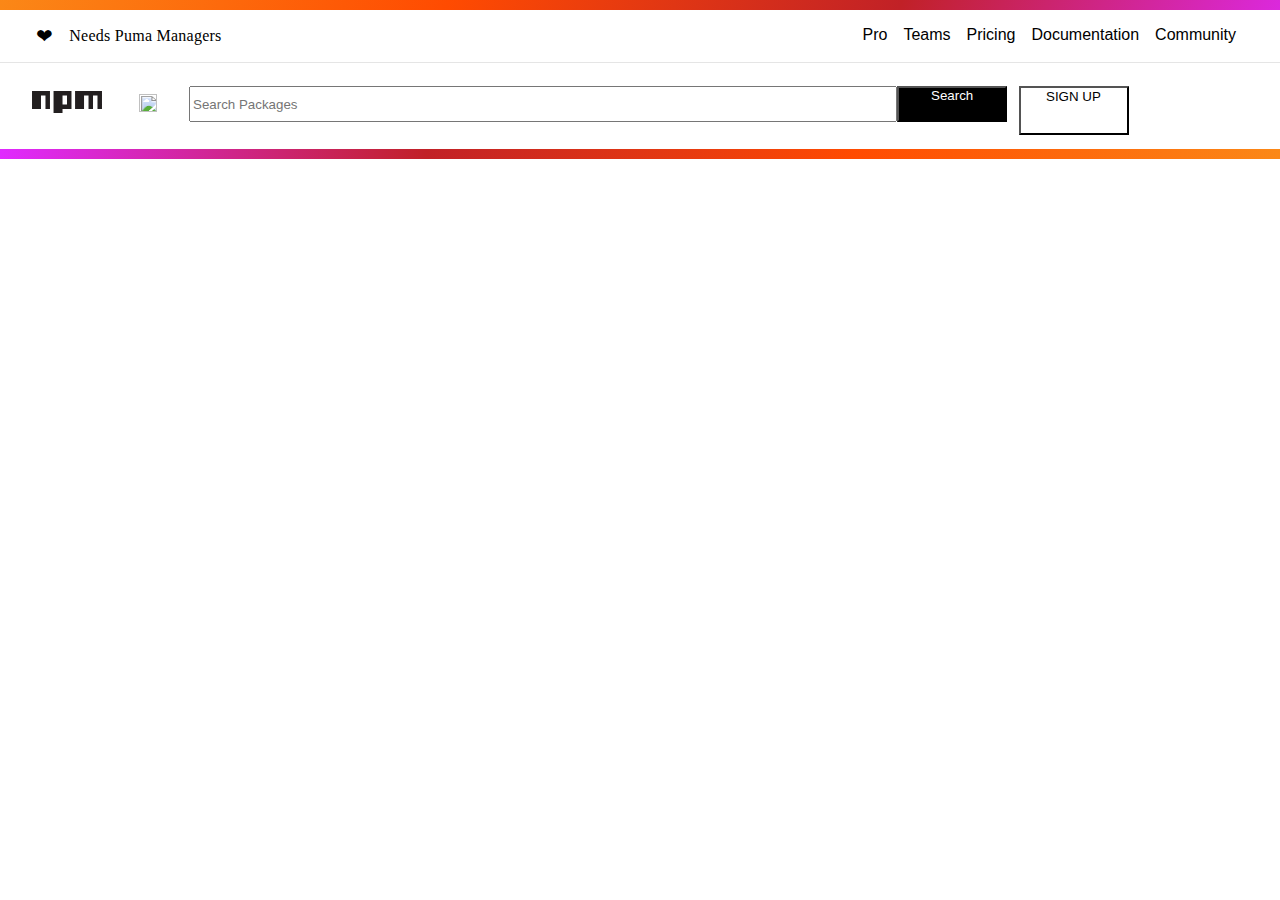
==== index.html @ ba9179bd "initial" ====
<!DOCTYPE html>
<head>
    <title>
        npm | Teams
    </title>
    <link rel="stylesheet" href="style.css">
    <!-- <link rel="stylesheet" href="https://stackpath.bootstrapcdn.com/bootstrap/4.3.1/css/bootstrap.min.css" integrity="sha384-ggOyR0iXCbMQv3Xipma34MD+dH/1fQ784/j6cY/iJTQUOhcWr7x9JvoRxT2MZw1T" crossorigin="anonymous">
    <script src="https://code.jquery.com/jquery-3.3.1.slim.min.js" integrity="sha384-q8i/X+965DzO0rT7abK41JStQIAqVgRVzpbzo5smXKp4YfRvH+8abtTE1Pi6jizo" crossorigin="anonymous"></script>
<script src="https://cdnjs.cloudflare.com/ajax/libs/popper.js/1.14.7/umd/popper.min.js" integrity="sha384-UO2eT0CpHqdSJQ6hJty5KVphtPhzWj9WO1clHTMGa3JDZwrnQq4sF86dIHNDz0W1" crossorigin="anonymous"></script>
<script src="https://stackpath.bootstrapcdn.com/bootstrap/4.3.1/js/bootstrap.min.js" integrity="sha384-JjSmVgyd0p3pXB1rRibZUAYoIIy6OrQ6VrjIEaFf/nJGzIxFDsf4x0xIM+B07jRM" crossorigin="anonymous"></script> -->
</head>
<body>
        <div class="head"> </div>
        <div class="header-top">
            <div class="header_sub">
                <span class="header_sub-heart">❤</span>
                <span class="header_sub-text-left"> Needs Puma Managers</span>
                <nav class="nav">
                <ul class="nav-list">
                    <li class="list"> Pro</li>
                    <li class="list"> Teams</li>
                    <li class="list"> Pricing</li>
                    <li class="list"> Documentation</li>
                    <li class="list"> Community</li>
                </ul>
                </nav>
            </div>
        </div>
            <div class="header-bottom">
                <div class="header-b-sub">      
                    <div class="npm-font">
                        <a href="/">
                        <svg viewBox="0 0 780 250">
                            <path fill="#231F20" d="M240,250h100v-50h100V0H240V250z M340,50h50v100h-50V50z M480,0v200h100V50h50v150h50V50h50v150h50V0H480z M0,200h100V50h50v150h50V0H0V200z"> 
                            </path>
                        </svg>
                        </a>
                        <div class="search-box">
                            <div>
                                <!-- <img src="search.png" alt="search"/> -->
                                <div class="search-bar-icon">
                                <img id="search-icon" src="https://img.icons8.com/search">
                                <form class="form-inline"> <i class="fas fa-search" aria-hidden="true"></i>
                                    <input class="form-control" type="text" placeholder="Search Packages"
                                    aria-label="Search">
                                </form>
                                <button id="search-button">Search</button>
                                </div>
                            </div>
                        </div>
                            <div class="header-b-button">
                                    <button id="signup">
                                        SIGN UP
                                    </button>
                            </div>

                       
                    </div>
                </div>
            </div>

        <main>
            <article>
                <div class="color-grad">

                </div>
                <section class="main-top">
                    
                    <div></div>
                </section>

                </div>
            </article>
        </main>
</body>
</html>
---- style.css ----
body{
margin: 0px;
}
/* .head
{
    margin-top: 0px;
    width: 100%;
    height : 10px;
    background-color: #CB3837;
    
} */
.header-top{
    font-family: 'Source Sans Pro', 'Lucida Grande', sans-serif;
}

.header-top
{
    background-color: white;
    padding: 16px 4px ;
    /* width: 1343px;
    height:20px; */
    border-width: 10px 0 0;
    border-top-style: solid;
    border-image: linear-gradient(139deg, #fb8817, #ff4b01, #c12127, #e02aff) 3;
    padding-left: .25rem;
    padding-right: .25rem;
    padding-top: 1rem;
    padding-bottom: 1 rem;
}
.header_sub
{   
   padding-left: 2rem ;
   padding-right: 2rem;
   display: flex;
}
.header_sub-heart
{   
    font-size: 20px;
    line-height: 100%;
    color: #000;
    letter-spacing: 0.015625em;
    display: inline-block;
    padding-right: 16px;
}
.header_sub-text-left
{
    font-family: 'Poppins';
    color: #000;
    letter-spacing: 0.015625em;
    flex-grow: 1;
    font-weight: 100;
    display: flex;
    justify-content: center;
    flex-direction: column;
    margin-right: 2rem;
}
.nav
{
    flex-grow: 0;
    width: auto;
}
.nav-list
{

    display: flex;
    margin: 0;
    padding-left: 0;
    list-style-type: none;
}
li
{
    flex-grow: 1;
    display: block;
}
.list{
    padding-left: 8px;
    padding-right: 8px;
}
h1{
    position: absolute !important;
    height: 1px;
    width: 1px;
    overflow: hidden;
    clip: rect(1px, 1px, 1px, 1px);
}
.color-grad
{
    background: linear-gradient(to right, #E02AFF, #C12127, #FF4B01, #FB8817);
    height: 10px;
}
.main-top
{
    background-position: center center;
    background-repeat: no-repeat;
    background-size: cover;
    background-color: #ff6300;
}
.header-bottom
{
    background-color: #fff;
    padding: 10px 0;
    border-color: rgba(0,0,0,.1);
    border-top-style: solid;
    border-top-width: 1px;
}
.header-b-sub
{
    padding-left: 32px;
    padding-right: 32px;
    width:1300px;
    height:66px;
    vertical-align: middle;
}
.npm-font
{
    padding-top: 8px;
    flex-grow: 0;
    padding-right: 0;
    padding-left: 0;
    margin-right: 32px;
    display: flex;
    width: 70px;
    height: 23px;
    display: flex;
    margin-top: 0px;

}

svg{
    width: 70px;
    margin-top: 10px;
    margin-right: 32px;
}
.form-inline
{
    display: inline-flex;
    padding-left: 2rem;

}
.form-control
{
    width: 700px;
    height: 30px;
    display: inline-block;
    margin-bottom: 10px;
}
#search-icon
{
    width: 18px;
    height: 18px;
    margin-top:.50rem;
}
.search-bar-icon
{
    padding: 5px;
    display: flex;
    width: 875px;
    height: 50px;
}
#search-button
{
    background-color: black;
    padding: 0px 32px 0px 32px;
    display: flex;
    color: white;
    border-color: black;
    margin-bottom: 14px;
    vertical-align: middle;
}
.header-b-button
{
    display: inline-flex;
}
#signup
{
  display : flex;  
  background-color: white;
  margin-top: 5px;
  width : 110px;
  height: 49px;
  text-align: center;
  border-color: black;
  border-radius: .5px;
  padding-left: 25px;

}
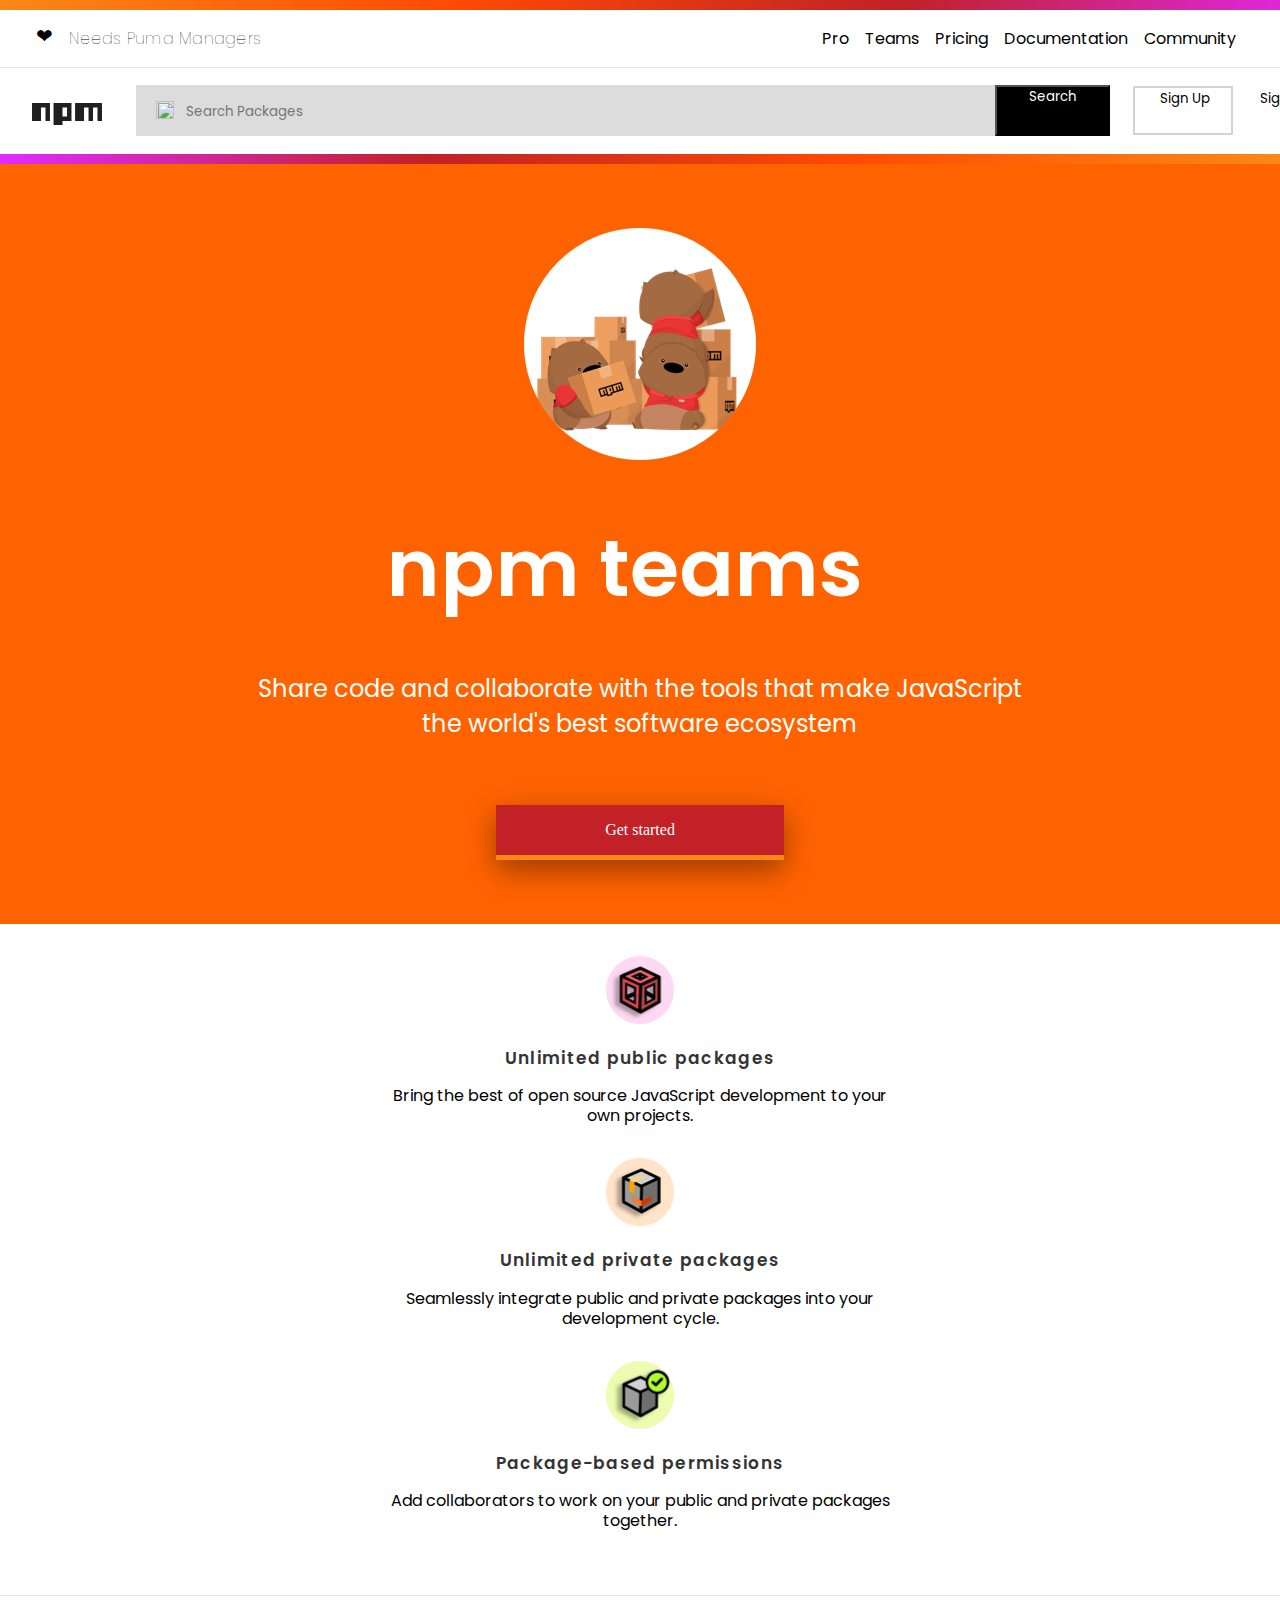
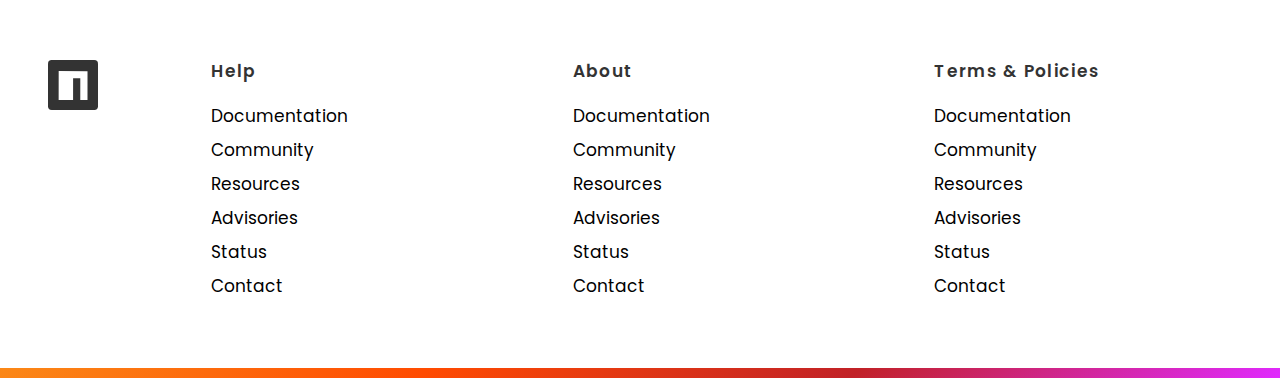
==== commit 72e4bf4d: "second commit" ====
--- a/index.html
+++ b/index.html
@@ -4,6 +4,7 @@
         npm | Teams
     </title>
     <link rel="stylesheet" href="style.css">
+    <link href="https://fonts.googleapis.com/css?family=Poppins&display=swap" rel="stylesheet">
     <!-- <link rel="stylesheet" href="https://stackpath.bootstrapcdn.com/bootstrap/4.3.1/css/bootstrap.min.css" integrity="sha384-ggOyR0iXCbMQv3Xipma34MD+dH/1fQ784/j6cY/iJTQUOhcWr7x9JvoRxT2MZw1T" crossorigin="anonymous">
     <script src="https://code.jquery.com/jquery-3.3.1.slim.min.js" integrity="sha384-q8i/X+965DzO0rT7abK41JStQIAqVgRVzpbzo5smXKp4YfRvH+8abtTE1Pi6jizo" crossorigin="anonymous"></script>
 <script src="https://cdnjs.cloudflare.com/ajax/libs/popper.js/1.14.7/umd/popper.min.js" integrity="sha384-UO2eT0CpHqdSJQ6hJty5KVphtPhzWj9WO1clHTMGa3JDZwrnQq4sF86dIHNDz0W1" crossorigin="anonymous"></script>
@@ -30,13 +31,12 @@
                 <div class="header-b-sub">      
                     <div class="npm-font">
                         <a href="/">
-                        <svg viewBox="0 0 780 250">
+                        <svg class="svg-icon" viewBox="0 0 780 250">
                             <path fill="#231F20" d="M240,250h100v-50h100V0H240V250z M340,50h50v100h-50V50z M480,0v200h100V50h50v150h50V50h50v150h50V0H480z M0,200h100V50h50v150h50V0H0V200z"> 
                             </path>
                         </svg>
                         </a>
-                        <div class="search-box">
-                            <div>
+                             <div class="search-box">
                                 <!-- <img src="search.png" alt="search"/> -->
                                 <div class="search-bar-icon">
                                 <img id="search-icon" src="https://img.icons8.com/search">
@@ -47,12 +47,18 @@
                                 <button id="search-button">Search</button>
                                 </div>
                             </div>
-                        </div>
+                    
                             <div class="header-b-button">
                                     <button id="signup">
-                                        SIGN UP
+                                        Sign Up
                                     </button>
                             </div>
+                            <div class="signin-button">
+                                <button id="signin">
+                                    Sign In
+                                </button>
+
+                            </div>
 
                        
                     </div>
@@ -60,17 +66,153 @@
             </div>
 
         <main>
-            <article>
+            <article class="main-top">
                 <div class="color-grad">
-
                 </div>
                 <section class="main-top">
-                    
-                    <div></div>
+                    <div class="main-img">
+                        <img id="bears" src="bear.png" alt="npm"/>
+                        <div class="npm-heading">
+                        npm teams
+                        </div>
+                        <div class="npm-text">
+                            Share code and collaborate with the tools that make
+                            JavaScript the world's best software ecosystem
+                        </div>
+                        <div class="npm-button">
+                            <a id="get-started">
+                                Get started
+                            </a>
+                        </div>
+                    </div>
                 </section>
-
+            </article>
+                <section class="page-bottom">
+                    <div class="page-block">
+                    <div class="page-img-block">
+                        <div class="page-img1">
+                            <img src="img1.png" alt="error">
+                        </div>
+                        <h3 class="block-title">
+                            Unlimited public packages
+                        </h3>
+                        <div class="page-copy">
+                             Bring the best of open source JavaScript
+                             development to your own projects.
+                        </div>
+                    </div>
+                    <div class="page-img-block">
+                        <div class="page-img1">
+                            <img src="img2.png" alt="error">
+                        </div>
+                        <h3 class="block-title">
+                            Unlimited private packages
+                        </h3>
+                        <div class="page-copy">
+                            Seamlessly integrate public and private packages into your development cycle.
+                        </div>
+                    </div>
+                    <div class="page-img-block">
+                        <div class="page-img1">
+                            <img src="img3.png" alt="error">
+                        </div>
+                        <h3 class="block-title">
+                            Package-based permissions
+                        </h3>
+                        <div class="page-copy">
+                            Add collaborators to work on your public and private packages together.
+                        </div>
+                    </div>
+                    </div>
+                </section>
+            </main>
+            <footer class="footer">
+                <div class="footer-block">
+                    <div class="block1">
+                        <div class="n-icon">
+                            <svg viewBox="0 0 27.23 27.23">
+                            <rect fill="#333333" width="27.23" height="27.23" rx="2"></rect>
+                            <polygon fill="#fff" points="5.8 21.75 13.66 21.75 13.67 9.98 17.59 9.98 17.58 21.76 21.51 21.76 21.52 6.06 5.82 6.04 5.8 21.75"></polygon>
+                        </svg>
+                        </div>
+                    </div>
+                        <div class="block2">
+                            <h3 class="block-title">Help</h3>
+                            <ul>
+                                <li class="block-list">
+                                    <a class="link" href="https://docs.npmjs.com">Documentation</a>
+                                </li>
+                                <li class="block-list" >
+                                    <a class="link" href="https://npm.community">Community</a>
+                                </li class="block-list">
+                                <li class="block-list">
+                                    <a class="link">Resources</a>
+                                </li >
+                                <li class="block-list">
+                                    <a class="link" href="https://www.npmjs.com/advisories">Advisories</a>
+                                </li >
+                                <li class="block-list">
+                                    <a class="link" href="http://status.npmjs.org/">Status</a>
+                                </li>
+                                <li class="block-list">
+                                    <a class="link" >Contact</a>
+                                </li>
+
+                            </ul>
+
+                        </div>
+                        <div class="block3">
+                            <h3 class="block-title">About</h3>
+                            <ul>
+                                <li class="block-list">
+                                    <a class="link" href="https://docs.npmjs.com">Documentation</a>
+                                </li>
+                                <li class="block-list" >
+                                    <a class="link" href="https://npm.community">Community</a>
+                                </li class="block-list">
+                                <li class="block-list">
+                                    <a class="link">Resources</a>
+                                </li >
+                                <li class="block-list">
+                                    <a class="link" href="https://www.npmjs.com/advisories">Advisories</a>
+                                </li >
+                                <li class="block-list">
+                                    <a class="link" href="http://status.npmjs.org/">Status</a>
+                                </li>
+                                <li class="block-list">
+                                    <a class="link" >Contact</a>
+                                </li>
+
+                            </ul>
+
+                        </div>
+                        <div class="block4">
+                            <h3 class="block-title">Terms & Policies</h3>
+                            <ul>
+                                <li class="block-list">
+                                    <a class="link" href="https://docs.npmjs.com">Documentation</a>
+                                </li>
+                                <li class="block-list" >
+                                    <a class="link" href="https://npm.community">Community</a>
+                                </li class="block-list">
+                                <li class="block-list">
+                                    <a class="link">Resources</a>
+                                </li >
+                                <li class="block-list">
+                                    <a class="link" href="https://www.npmjs.com/advisories">Advisories</a>
+                                </li >
+                                <li class="block-list">
+                                    <a class="link" href="http://status.npmjs.org/">Status</a>
+                                </li>
+                                <li class="block-list">
+                                    <a class="link" >Contact</a>
+                                </li>
+
+                            </ul>
+
+                        </div>
                 </div>
-            </article>
-        </main>
+                
+            </footer>
 </body>
 </html>--- a/style.css
+++ b/style.css
@@ -66,6 +66,7 @@
     margin: 0;
     padding-left: 0;
     list-style-type: none;
+    font-family: 'Poppins', sans-serif;
 }
 li
 {
@@ -75,6 +76,7 @@
 .list{
     padding-left: 8px;
     padding-right: 8px;
+    font-family: 'Poppins', sans-serif;
 }
 h1{
     position: absolute !important;
@@ -82,6 +84,7 @@
     width: 1px;
     overflow: hidden;
     clip: rect(1px, 1px, 1px, 1px);
+    font-family: 'Poppins', sans-serif;
 }
 .color-grad
 {
@@ -106,7 +109,6 @@
 .header-b-sub
 {
     padding-left: 32px;
-    padding-right: 32px;
     width:1300px;
     height:66px;
     vertical-align: middle;
@@ -123,40 +125,57 @@
     height: 23px;
     display: flex;
     margin-top: 0px;
-
-}
-
-svg{
+    font-family: 'Poppins', sans-serif;
+
+}
+
+.svg-icon{
     width: 70px;
     margin-top: 10px;
     margin-right: 32px;
+    padding-top: 7px;
+
 }
 .form-inline
 {
     display: inline-flex;
-    padding-left: 2rem;
+    padding-left: .625rem;
 
 }
 .form-control
 {
-    width: 700px;
-    height: 30px;
+    width: 807px;
+    height: 35px;
     display: inline-block;
     margin-bottom: 10px;
+    border-color: white;
+    border-style: none;
+    background-color: gainsboro;
+    font-family: 'Poppins', sans-serif;
+    
 }
 #search-icon
 {
     width: 18px;
     height: 18px;
     margin-top:.50rem;
+    font-family: 'Poppins', sans-serif;
+    background-color: gainsboro;
 }
 .search-bar-icon
 {
-    padding: 5px;
+    padding: 0px;
+    padding-left: 20px;
     display: flex;
     width: 875px;
-    height: 50px;
-}
+    height: 35px;
+    padding-top: .5rem;
+    padding-bottom: .5rem;
+    background-color: gainsboro;
+    margin-top: -3px;
+
+}
+
 #search-button
 {
     background-color: black;
@@ -164,23 +183,254 @@
     display: flex;
     color: white;
     border-color: black;
-    margin-bottom: 14px;
+    margin-bottom: -8px;
+    margin-top:-8px;
     vertical-align: middle;
+    font-family: 'Poppins', sans-serif;
+
 }
 .header-b-button
 {
     display: inline-flex;
+    padding-left: 100px;
+    margin-top : -5px;
+
 }
 #signup
 {
   display : flex;  
   background-color: white;
   margin-top: 5px;
+  width : 100px;
+  height: 49px;
+  text-align: center;
+  border-color: lightgray;
+  border-radius: .5px;
+  padding-left: 25px;
+  border-style: solid;
+  border-radius : .50px;
+  font-family: 'Poppins', sans-serif;
+  
+
+}
+.search-box
+{
+    padding: 2px;
+}
+/* .signin-button
+{
+    padding-left: 10px;
+
+} */
+#signin
+{
+/* {
+
+    padding-left: 25px;
+    padding-top: 8px;
+    padding-bottom: 8px;
+    border-style: none;
+    background-color: white;
+    display: flex;
+    text-align: center; */
+    display : flex;  
+   background-color: white;
   width : 110px;
   height: 49px;
   text-align: center;
-  border-color: black;
+  border-color:white;
   border-radius: .5px;
   padding-left: 25px;
-
+  border-style: solid;
+  border-radius : 0px;
+  font-family: 'Poppins', sans-serif;
+}
+.main-top
+{
+    background-color: #ff6300;
+    background-image: url('https://static.npmjs.com/attachments/ck3uwdslwmr4gc9740vqxa800-bg-teams.png')
+
+}
+.main-img
+{
+     margin-right: auto;
+     margin-left: auto;
+    text-align:center;
+    padding-left: 1rem;
+    padding-right: 1rem;
+    padding-top:4rem;
+    padding-bottom: 4rem;
+    max-width: 48rem;
+}
+#bears
+{
+    width: 232px;
+    height:232px;
+    max-width: 100%;
+    text-align:center;
+}
+/* .npm-heading
+{
+    font-weight: 600;
+    color: black;
+    margin: .67rem;
+    font-size: 5rem;
+    line-height: 1.25;
+    
+} */
+.npm-heading{
+    font-family: Poppins,sans-serif;
+    font-weight: 600;
+    margin: .67em 0;
+    line-height: 1.25;
+    font-size: 5rem;
+    color: white;
+    width: 736px;
+    font-family: 'Poppins', sans-serif;
+}
+.npm-text
+{
+    margin-bottom: 4rem;
+    font-size: 1.5rem;
+    color: white;    
+    font-family: 'Poppins', sans-serif;
+
+}
+.npm-button
+{
+
+}
+#get-started
+{
+    max-width: 16rem;
+    background: #c12127;
+    border-bottom: solid 5px #fa8717;
+    box-shadow: 0 10px 30px rgba(0, 0, 0, 0.4);
+    margin-right:240px;
+    margin-left:240px;
+    text-decoration: none;
+    padding-left: 2rem;
+    padding-right: 2rem;
+    padding-top: 1rem;
+    padding-bottom: 1rem;
+    color: white;
+    display: block;
+    
+}
+.page-bottom
+{
+    padding: 16px 4px;
+    /* margin-right: auto;
+    margin-left: auto;
+} */
+}
+.page-img-block
+{
+    padding-top: 1rem;
+    padding-bottom: 1rem;
+    display: block;
+    text-align: center;
+
+}
+.block-title
+{
+    line-height: 1.25;
+    font-weight: 600;
+}
+.page-block
+{
+    margin-right: auto;
+    margin-left: auto;
+    text-align: center;
+    max-width: 32rem;
+    font-family: 'Poppins', sans-serif;
+    
+
+}
+.page-copy
+{
+    line-height: 1.25;
+    font-size: 16px;
+    font-family: 'Poppins', sans-serif;
+}
+.footer{
+    border-top-style: solid;
+    border-top-width: 1px;
+    margin-top: 2rem;
+    border-color: rgba(0,0,0,.1);
+}
+.footer-block
+{
+    flex-direction: row;
+    margin-right: auto;
+    margin-left: auto;
+    padding: 1rem;
+    max-width:96rem;
+    display: flex;
+
+
+}
+.block1
+{
+    width:10%;
+    padding: 2rem;
+    flex: 1 1 auto;
+    min-width: 0;
+    min-height: 0;
+}
+.n-icon
+{
+    width: 50px;
+    padding-top:1rem;
+}
+.block2,.block3,.block4
+{
+    padding: 2rem;
+    width: 30%;
+    flex: 1 1 auto;
+    min-width: 0;
+    min-height: 0;
+    font-size: 17px;
+    font-family: 'Poppins', sans-serif;
+
+}
+.block-title
+{
+    font-size: 17px;
+    letter-spacing: 1.3px;
+    color: #333333;
+}
+ul{
+    display: block;
+    list-style-type: disc;
+    margin-block-start: 1em;
+    margin-block-end: 1em;
+    margin-inline-start: 0px;
+    margin-inline-end: 0px;
+    padding-inline-start: 40px;
+    padding-left: 0;
+    list-style-type: none;
+}
+.block-list
+{
+  
+    padding-left : 0;
+    list-style-type: none;
+
+}
+.link
+{
+    padding-top: .25rem;
+    padding-bottom: .25rem;
+    text-decoration: none;
+    color: black;
+    line-height: 2;
+}
+.footer::after
+{
+    content: "";
+    display: block;
+    height: 10px;
+    width: 100%;
+    background-image: linear-gradient(139deg, #fb8817, #ff4b01, #c12127, #e02aff);
 }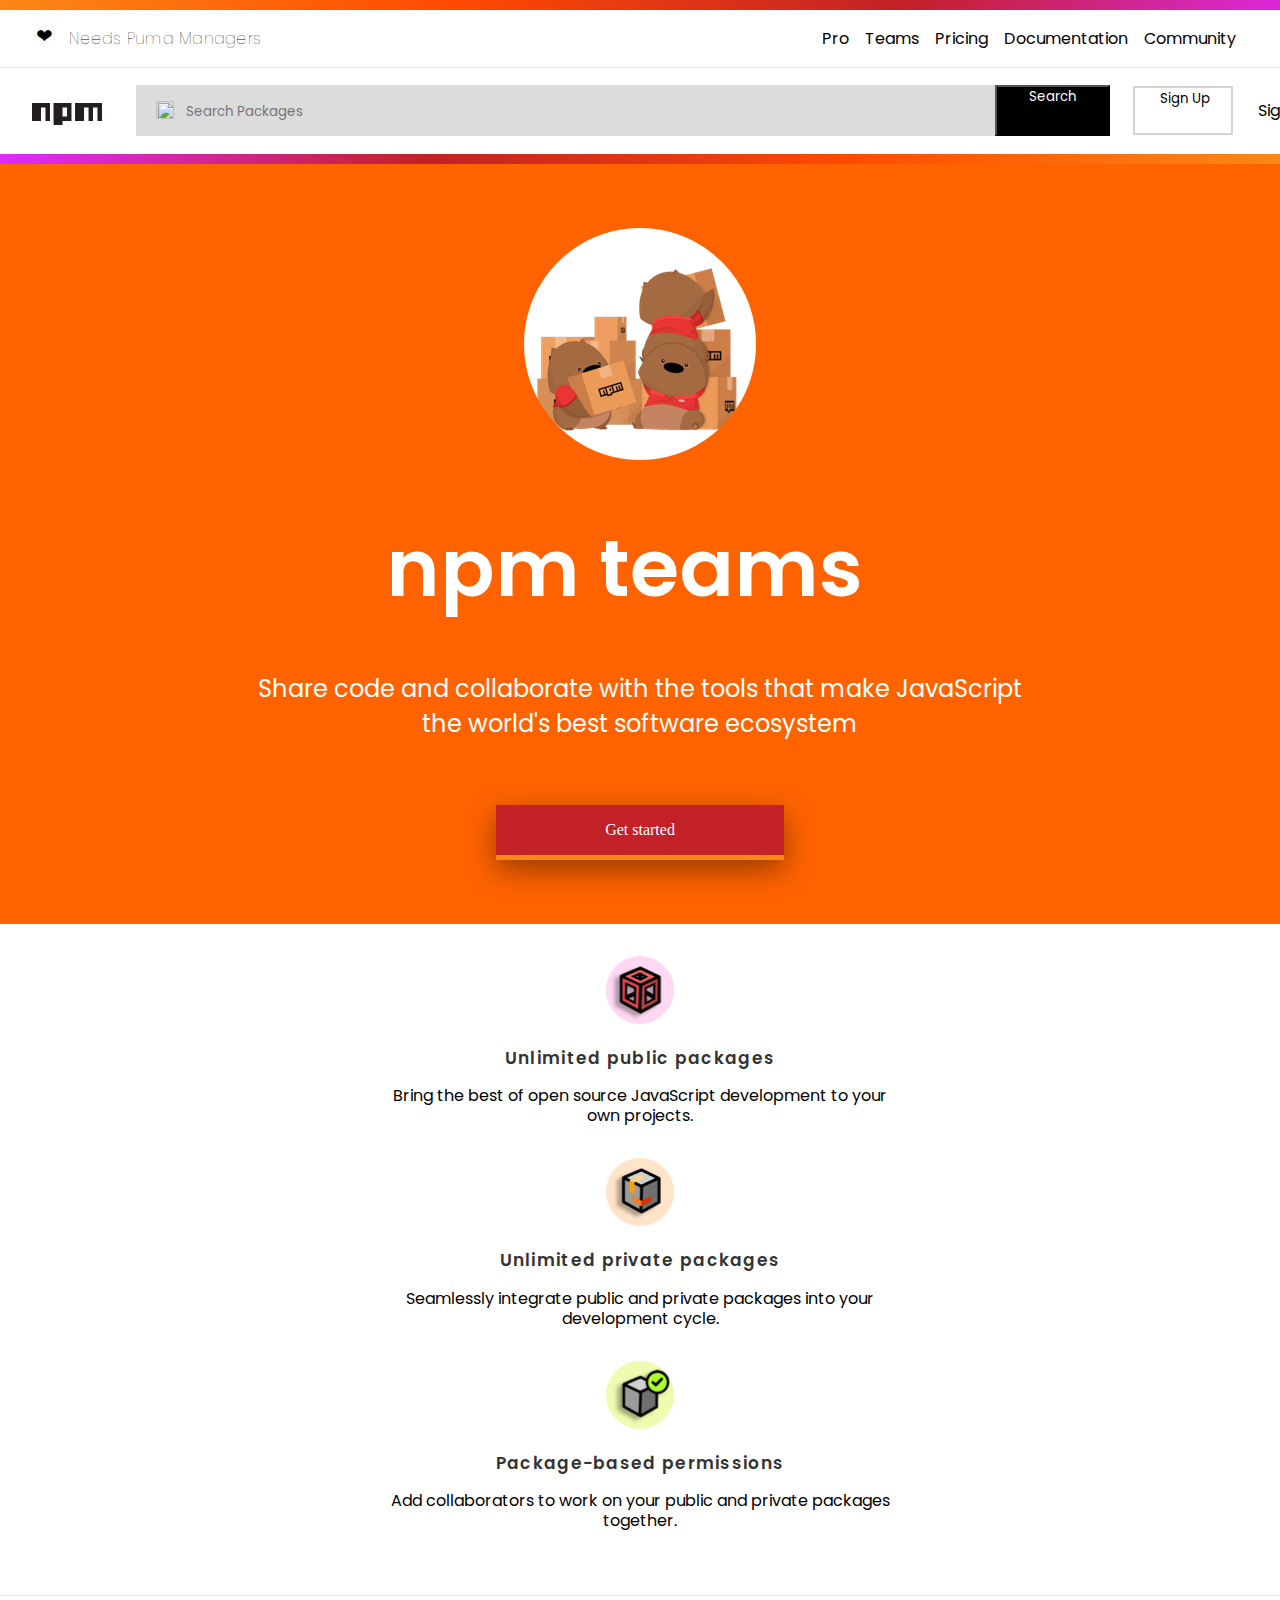
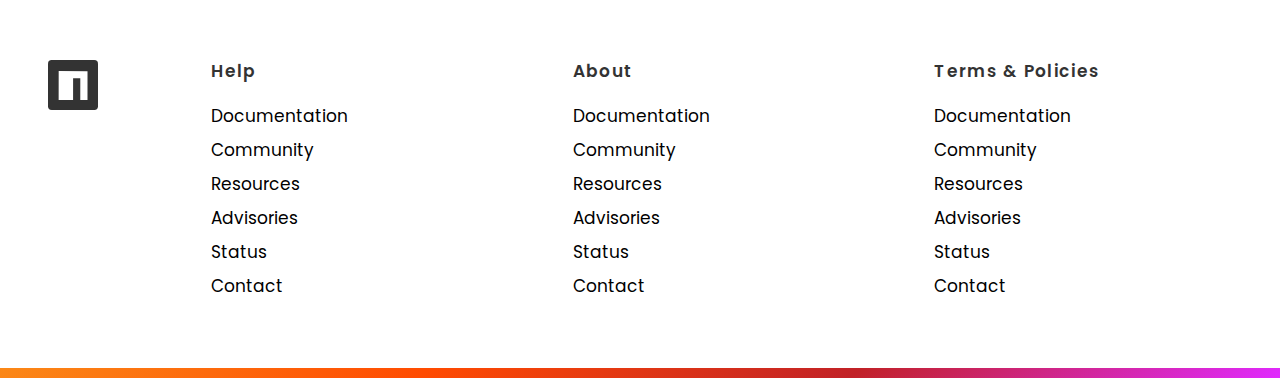
==== commit e9bde553: "third commit" ====
--- a/index.html
+++ b/index.html
@@ -37,7 +37,6 @@
                         </svg>
                         </a>
                              <div class="search-box">
-                                <!-- <img src="search.png" alt="search"/> -->
                                 <div class="search-bar-icon">
                                 <img id="search-icon" src="https://img.icons8.com/search">
                                 <form class="form-inline"> <i class="fas fa-search" aria-hidden="true"></i>
@@ -54,9 +53,9 @@
                                     </button>
                             </div>
                             <div class="signin-button">
-                                <button id="signin">
+                                <a href="/home/nandhini/Desktop/npm/signin.html" id="signin">
                                     Sign In
-                                </button>
+                                </a>
 
                             </div>
 
--- a/style.css
+++ b/style.css
@@ -235,14 +235,13 @@
     text-align: center; */
     display : flex;  
    background-color: white;
-  width : 110px;
+  width : 93px;
   height: 49px;
   text-align: center;
-  border-color:white;
-  border-radius: .5px;
+  text-decoration: none;
+  color:black; 
   padding-left: 25px;
-  border-style: solid;
-  border-radius : 0px;
+  padding-top:12px;
   font-family: 'Poppins', sans-serif;
 }
 .main-top
